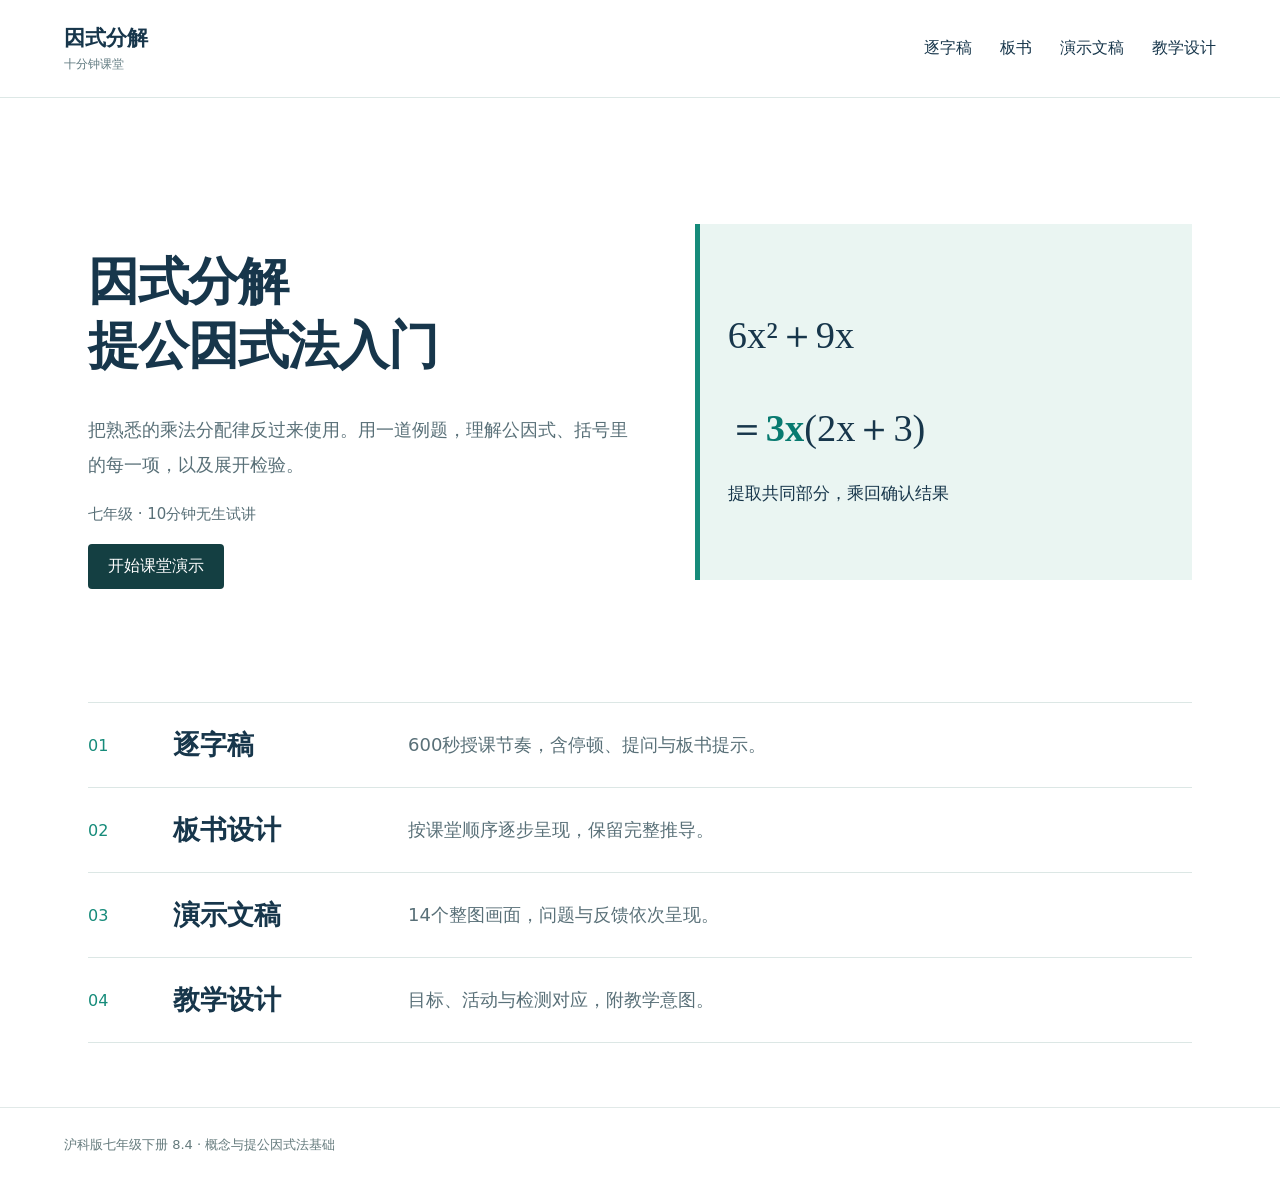
==== docs/index.html @ 5f278125 "Build 10-minute factorization teaching materials and static presentation site" ====
<!doctype html><html lang="zh-CN"><meta charset="utf-8"><meta name="viewport" content="width=device-width,initial-scale=1"><title>教学资料 · 因式分解</title><link rel="stylesheet" href="assets/style.css"><body><nav><a class="brand" href="index.html">因式分解<span>十分钟课堂</span></a><div><a href="script.html">逐字稿</a><a href="board.html">板书</a><a href="slides.html">演示文稿</a><a href="lesson.html">教学设计</a></div></nav><main><div class="hero"><div><h1>因式分解<br>提公因式法入门</h1><p class="lead">把熟悉的乘法分配律反过来使用。用一道例题，理解公因式、括号里的每一项，以及展开检验。</p><p class="muted">七年级 · 10分钟无生试讲</p><a class="button" href="slides.html">开始课堂演示</a></div><div class="mathhero">6x²＋9x<br>＝<strong>3x</strong>(2x＋3)<div style="font-size:17px">提取共同部分，乘回确认结果</div></div></div><div class="links"><a class="entry" href="script.html"><span>01</span><h2>逐字稿</h2><p>600秒授课节奏，含停顿、提问与板书提示。</p></a><a class="entry" href="board.html"><span>02</span><h2>板书设计</h2><p>按课堂顺序逐步呈现，保留完整推导。</p></a><a class="entry" href="slides.html"><span>03</span><h2>演示文稿</h2><p>14个整图画面，问题与反馈依次呈现。</p></a><a class="entry" href="lesson.html"><span>04</span><h2>教学设计</h2><p>目标、活动与检测对应，附教学意图。</p></a></div></main><footer>沪科版七年级下册 8.4 · 概念与提公因式法基础</footer></body></html>
---- docs/assets/style.css ----
*{box-sizing:border-box}body{margin:0;background:#fff;color:#17364b;font-family:"Microsoft YaHei",system-ui,sans-serif}nav{display:flex;justify-content:space-between;align-items:center;padding:24px 5vw;border-bottom:1px solid #dde8e6;gap:20px}a{color:inherit;text-decoration:none}nav div{display:flex;gap:28px}a:hover{color:#087a70}.brand{font-size:21px;font-weight:700}.brand span{display:block;font-size:12px;font-weight:400;color:#607a80;margin-top:4px}main{max-width:1160px;margin:auto;padding:64px 28px}h1{font-size:clamp(32px,4vw,60px);line-height:1.25;letter-spacing:-1px}h2{font-size:27px}p,li{line-height:1.95;font-size:18px}.lead{color:#597078;max-width:650px}.hero{display:grid;grid-template-columns:1.1fr 1fr;gap:60px;align-items:center;min-height:480px}.mathhero{font-family:Georgia,"SimSun",serif;background:#eaf5f2;padding:65px 28px;font-size:clamp(27px,3vw,40px);line-height:2.4;border-left:5px solid #168b7a}.mathhero strong{color:#087a70}.links{margin-top:60px}.entry{display:grid;grid-template-columns:70px 220px 1fr;align-items:center;border-top:1px solid #dce7e5;padding:24px 0;gap:15px}.entry:last-child{border-bottom:1px solid #dce7e5}.entry span{color:#168b7a}.entry h2{margin:0}.entry p{margin:0;color:#597078}button,.button{display:inline-block;background:#143f42;color:white;border:0;padding:12px 20px;font:inherit;cursor:pointer;border-radius:4px}button:hover,.button:hover{background:#087a70;color:#fff}button:disabled{opacity:.35;cursor:default}button:focus-visible,a:focus-visible{outline:3px solid #d29b20;outline-offset:4px}.tools{display:flex;gap:10px;align-items:center;flex-wrap:wrap;margin:20px 0}.tools label{display:flex;align-items:center;gap:8px}.reading{max-width:850px}.reading h2{margin-top:45px}.reading p{white-space:pre-line}.reading table{border-collapse:collapse;width:100%;line-height:1.8}.reading td,.reading th{border:1px solid #ccdcd8;padding:10px;text-align:left}.reading section{border-top:1px solid #e2eae7;padding-top:20px;margin:28px 0}.stage{background:#f1f5f4;position:relative;display:flex;align-items:center;justify-content:center;aspect-ratio:16/9}.stage img{width:100%;height:100%;object-fit:contain}.stage:fullscreen{background:white;width:100vw;height:100vh;aspect-ratio:auto}.stage:fullscreen img{object-fit:contain}.slide-main{max-width:1450px;padding-top:28px}.board{background:#123b32;aspect-ratio:16/9}.board svg{width:100%;height:100%}.board:fullscreen{width:100vw;height:100vh;aspect-ratio:auto;display:flex;align-items:center}.board:fullscreen svg{max-height:100vh}.muted{color:#597078;font-size:15px}details{margin:25px 0;line-height:1.8}footer{padding:28px 5vw;color:#647a7c;font-size:13px;border-top:1px solid #e1e9e8}.hide-controls nav,.hide-controls .tools,.hide-controls footer,.hide-controls h1{display:none}.hide-controls main{padding:0;max-width:none}.hide-controls .stage{height:100vh;aspect-ratio:auto}.hide-controls img{object-fit:contain}@media(max-width:700px){nav{align-items:flex-start;padding:18px;flex-direction:column}nav div{gap:20px;font-size:14px}main{padding:30px 18px}.hero{grid-template-columns:1fr;gap:22px;min-height:auto}.mathhero{padding:25px}.entry{grid-template-columns:35px 1fr}.entry p{grid-column:2}h1{letter-spacing:0}.tools button{padding:10px 13px;font-size:14px}.reading table{font-size:13px}}@media print{nav,footer,.tools,.muted,details{display:none!important}main{padding:0;max-width:none}.reading{font-size:11pt}.reading p,.reading li{font-size:11pt;line-height:1.6}.reading h1{font-size:24pt}.board{width:100%;print-color-adjust:exact;-webkit-print-color-adjust:exact}.board [data-step]{visibility:visible!important}h2,section{break-inside:avoid}body{color:#102e3b}.hero{min-height:0}}
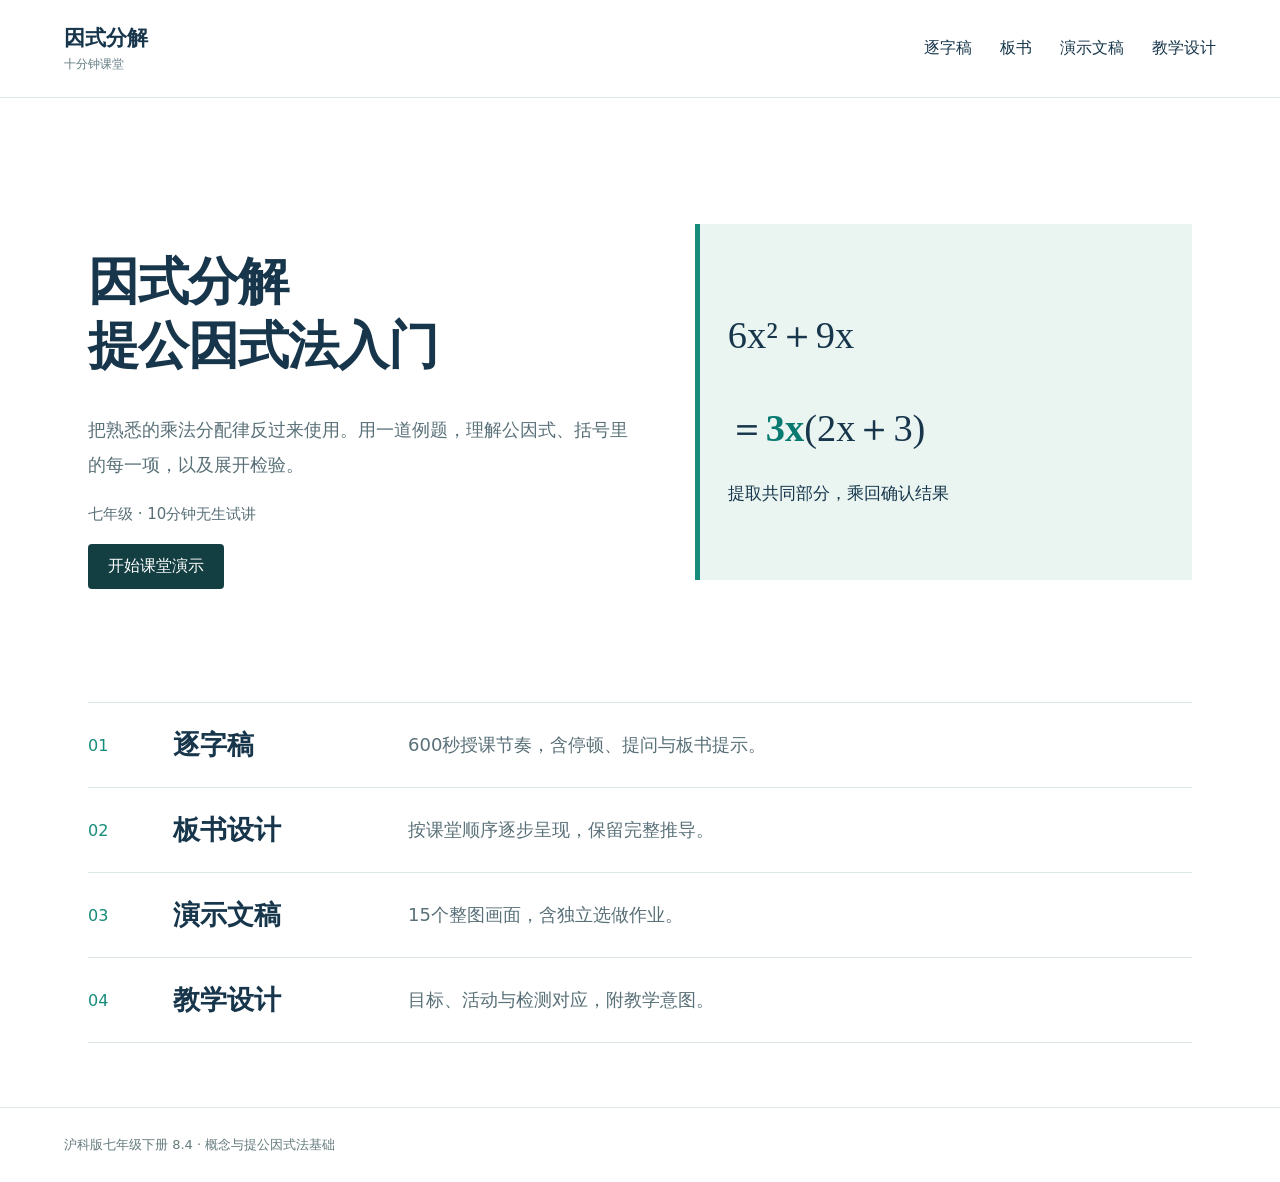
==== commit d9e7585c: "Update factorization lesson to 15 display states" ====
--- a/docs/index.html
+++ b/docs/index.html
@@ -1 +1 @@
-<!doctype html><html lang="zh-CN"><meta charset="utf-8"><meta name="viewport" content="width=device-width,initial-scale=1"><title>教学资料 · 因式分解</title><link rel="stylesheet" href="assets/style.css"><body><nav><a class="brand" href="index.html">因式分解<span>十分钟课堂</span></a><div><a href="script.html">逐字稿</a><a href="board.html">板书</a><a href="slides.html">演示文稿</a><a href="lesson.html">教学设计</a></div></nav><main><div class="hero"><div><h1>因式分解<br>提公因式法入门</h1><p class="lead">把熟悉的乘法分配律反过来使用。用一道例题，理解公因式、括号里的每一项，以及展开检验。</p><p class="muted">七年级 · 10分钟无生试讲</p><a class="button" href="slides.html">开始课堂演示</a></div><div class="mathhero">6x²＋9x<br>＝<strong>3x</strong>(2x＋3)<div style="font-size:17px">提取共同部分，乘回确认结果</div></div></div><div class="links"><a class="entry" href="script.html"><span>01</span><h2>逐字稿</h2><p>600秒授课节奏，含停顿、提问与板书提示。</p></a><a class="entry" href="board.html"><span>02</span><h2>板书设计</h2><p>按课堂顺序逐步呈现，保留完整推导。</p></a><a class="entry" href="slides.html"><span>03</span><h2>演示文稿</h2><p>14个整图画面，问题与反馈依次呈现。</p></a><a class="entry" href="lesson.html"><span>04</span><h2>教学设计</h2><p>目标、活动与检测对应，附教学意图。</p></a></div></main><footer>沪科版七年级下册 8.4 · 概念与提公因式法基础</footer></body></html>+<!doctype html><html lang="zh-CN"><meta charset="utf-8"><meta name="viewport" content="width=device-width,initial-scale=1"><title>教学资料 · 因式分解</title><link rel="stylesheet" href="assets/style.css"><body><nav><a class="brand" href="index.html">因式分解<span>十分钟课堂</span></a><div><a href="script.html">逐字稿</a><a href="board.html">板书</a><a href="slides.html">演示文稿</a><a href="lesson.html">教学设计</a></div></nav><main><div class="hero"><div><h1>因式分解<br>提公因式法入门</h1><p class="lead">把熟悉的乘法分配律反过来使用。用一道例题，理解公因式、括号里的每一项，以及展开检验。</p><p class="muted">七年级 · 10分钟无生试讲</p><a class="button" href="slides.html">开始课堂演示</a></div><div class="mathhero">6x²＋9x<br>＝<strong>3x</strong>(2x＋3)<div style="font-size:17px">提取共同部分，乘回确认结果</div></div></div><div class="links"><a class="entry" href="script.html"><span>01</span><h2>逐字稿</h2><p>600秒授课节奏，含停顿、提问与板书提示。</p></a><a class="entry" href="board.html"><span>02</span><h2>板书设计</h2><p>按课堂顺序逐步呈现，保留完整推导。</p></a><a class="entry" href="slides.html"><span>03</span><h2>演示文稿</h2><p>15个整图画面，含独立选做作业。</p></a><a class="entry" href="lesson.html"><span>04</span><h2>教学设计</h2><p>目标、活动与检测对应，附教学意图。</p></a></div></main><footer>沪科版七年级下册 8.4 · 概念与提公因式法基础</footer></body></html>
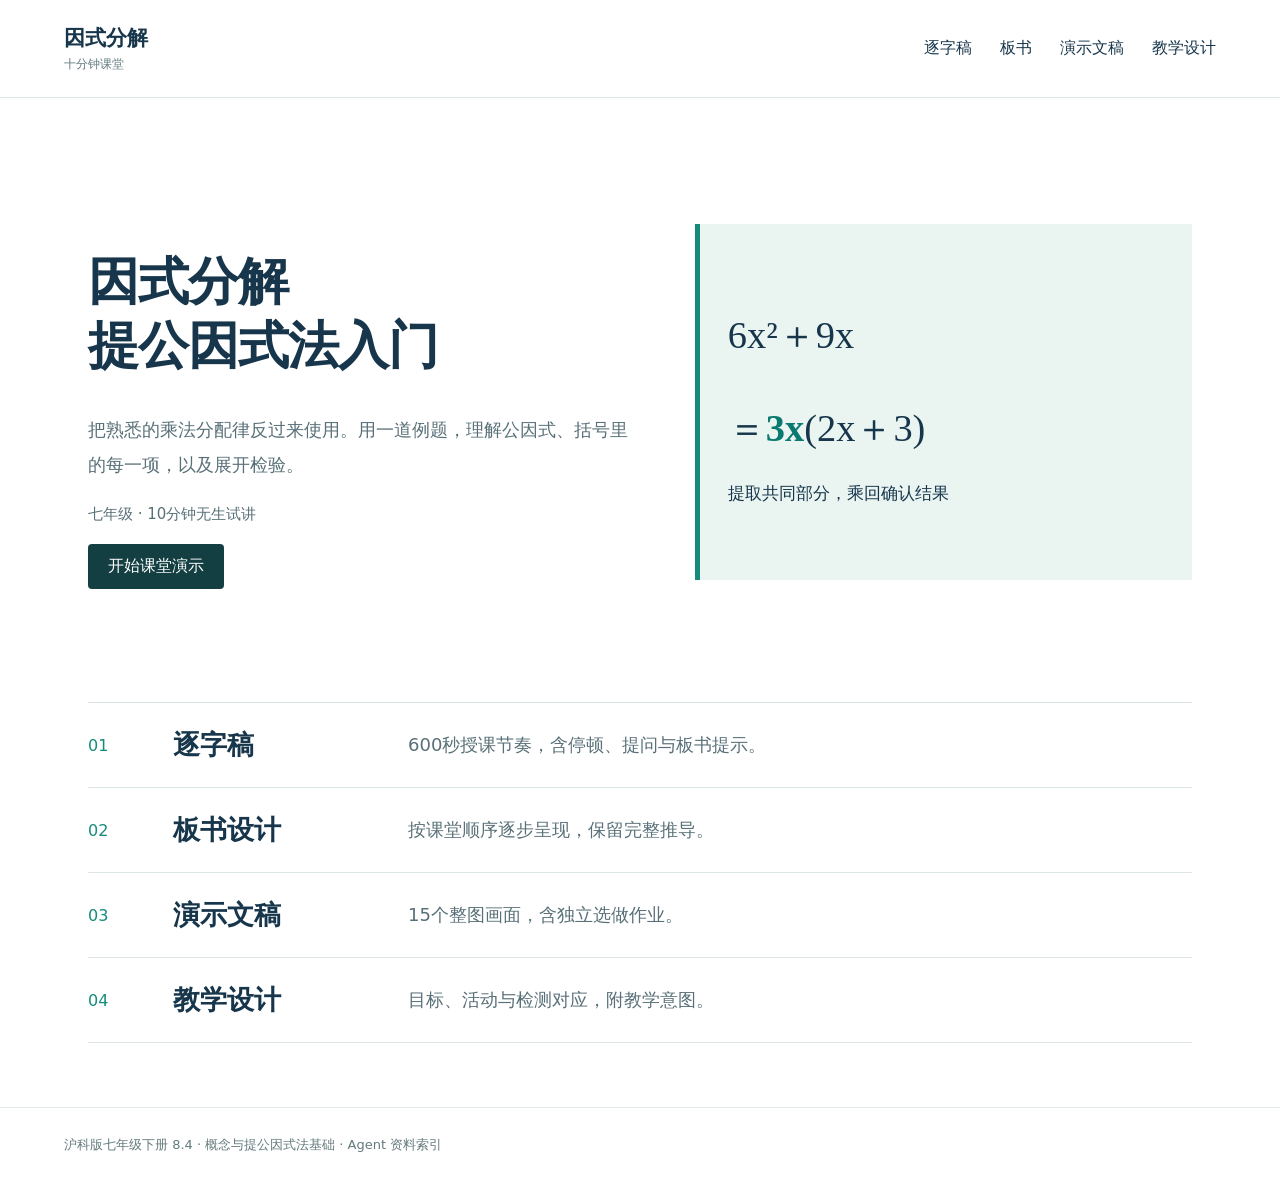
==== commit 8b69f13f: "Document reuse and agent discovery for the teaching kit" ====
--- a/docs/index.html
+++ b/docs/index.html
@@ -1 +1 @@
-<!doctype html><html lang="zh-CN"><meta charset="utf-8"><meta name="viewport" content="width=device-width,initial-scale=1"><title>教学资料 · 因式分解</title><link rel="stylesheet" href="assets/style.css"><body><nav><a class="brand" href="index.html">因式分解<span>十分钟课堂</span></a><div><a href="script.html">逐字稿</a><a href="board.html">板书</a><a href="slides.html">演示文稿</a><a href="lesson.html">教学设计</a></div></nav><main><div class="hero"><div><h1>因式分解<br>提公因式法入门</h1><p class="lead">把熟悉的乘法分配律反过来使用。用一道例题，理解公因式、括号里的每一项，以及展开检验。</p><p class="muted">七年级 · 10分钟无生试讲</p><a class="button" href="slides.html">开始课堂演示</a></div><div class="mathhero">6x²＋9x<br>＝<strong>3x</strong>(2x＋3)<div style="font-size:17px">提取共同部分，乘回确认结果</div></div></div><div class="links"><a class="entry" href="script.html"><span>01</span><h2>逐字稿</h2><p>600秒授课节奏，含停顿、提问与板书提示。</p></a><a class="entry" href="board.html"><span>02</span><h2>板书设计</h2><p>按课堂顺序逐步呈现，保留完整推导。</p></a><a class="entry" href="slides.html"><span>03</span><h2>演示文稿</h2><p>15个整图画面，含独立选做作业。</p></a><a class="entry" href="lesson.html"><span>04</span><h2>教学设计</h2><p>目标、活动与检测对应，附教学意图。</p></a></div></main><footer>沪科版七年级下册 8.4 · 概念与提公因式法基础</footer></body></html>+<!doctype html><html lang="zh-CN"><meta charset="utf-8"><meta name="viewport" content="width=device-width,initial-scale=1"><meta name="description" content="七年级数学因式分解入门：提公因式法十分钟试讲、逐字稿、教学设计、分步板书、课件和练习。"><link rel="alternate" type="text/plain" href="llms.txt" title="Agent 资料索引"><title>教学资料 · 因式分解</title><link rel="stylesheet" href="assets/style.css"><body><nav><a class="brand" href="index.html">因式分解<span>十分钟课堂</span></a><div><a href="script.html">逐字稿</a><a href="board.html">板书</a><a href="slides.html">演示文稿</a><a href="lesson.html">教学设计</a></div></nav><main><div class="hero"><div><h1>因式分解<br>提公因式法入门</h1><p class="lead">把熟悉的乘法分配律反过来使用。用一道例题，理解公因式、括号里的每一项，以及展开检验。</p><p class="muted">七年级 · 10分钟无生试讲</p><a class="button" href="slides.html">开始课堂演示</a></div><div class="mathhero">6x²＋9x<br>＝<strong>3x</strong>(2x＋3)<div style="font-size:17px">提取共同部分，乘回确认结果</div></div></div><div class="links"><a class="entry" href="script.html"><span>01</span><h2>逐字稿</h2><p>600秒授课节奏，含停顿、提问与板书提示。</p></a><a class="entry" href="board.html"><span>02</span><h2>板书设计</h2><p>按课堂顺序逐步呈现，保留完整推导。</p></a><a class="entry" href="slides.html"><span>03</span><h2>演示文稿</h2><p>15个整图画面，含独立选做作业。</p></a><a class="entry" href="lesson.html"><span>04</span><h2>教学设计</h2><p>目标、活动与检测对应，附教学意图。</p></a></div></main><footer>沪科版七年级下册 8.4 · 概念与提公因式法基础 · <a href="llms.txt">Agent 资料索引</a></footer></body></html>
